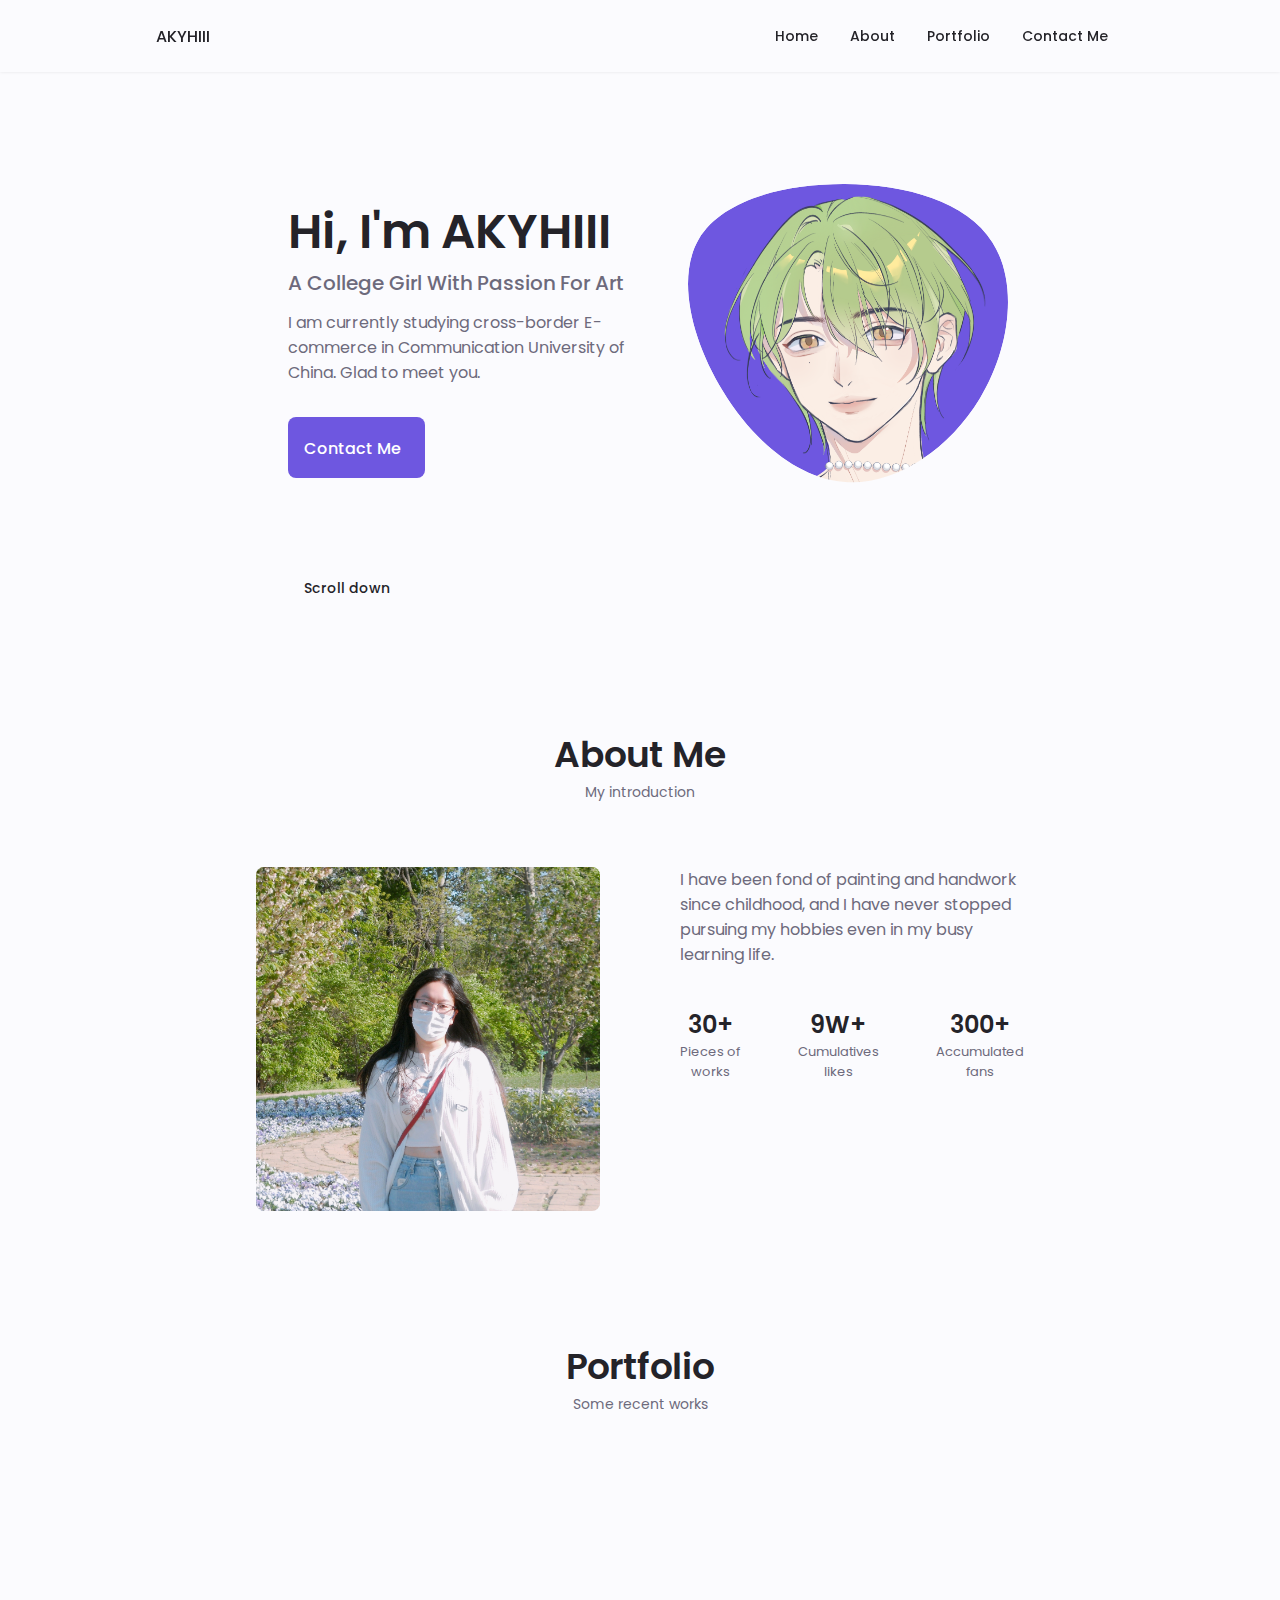
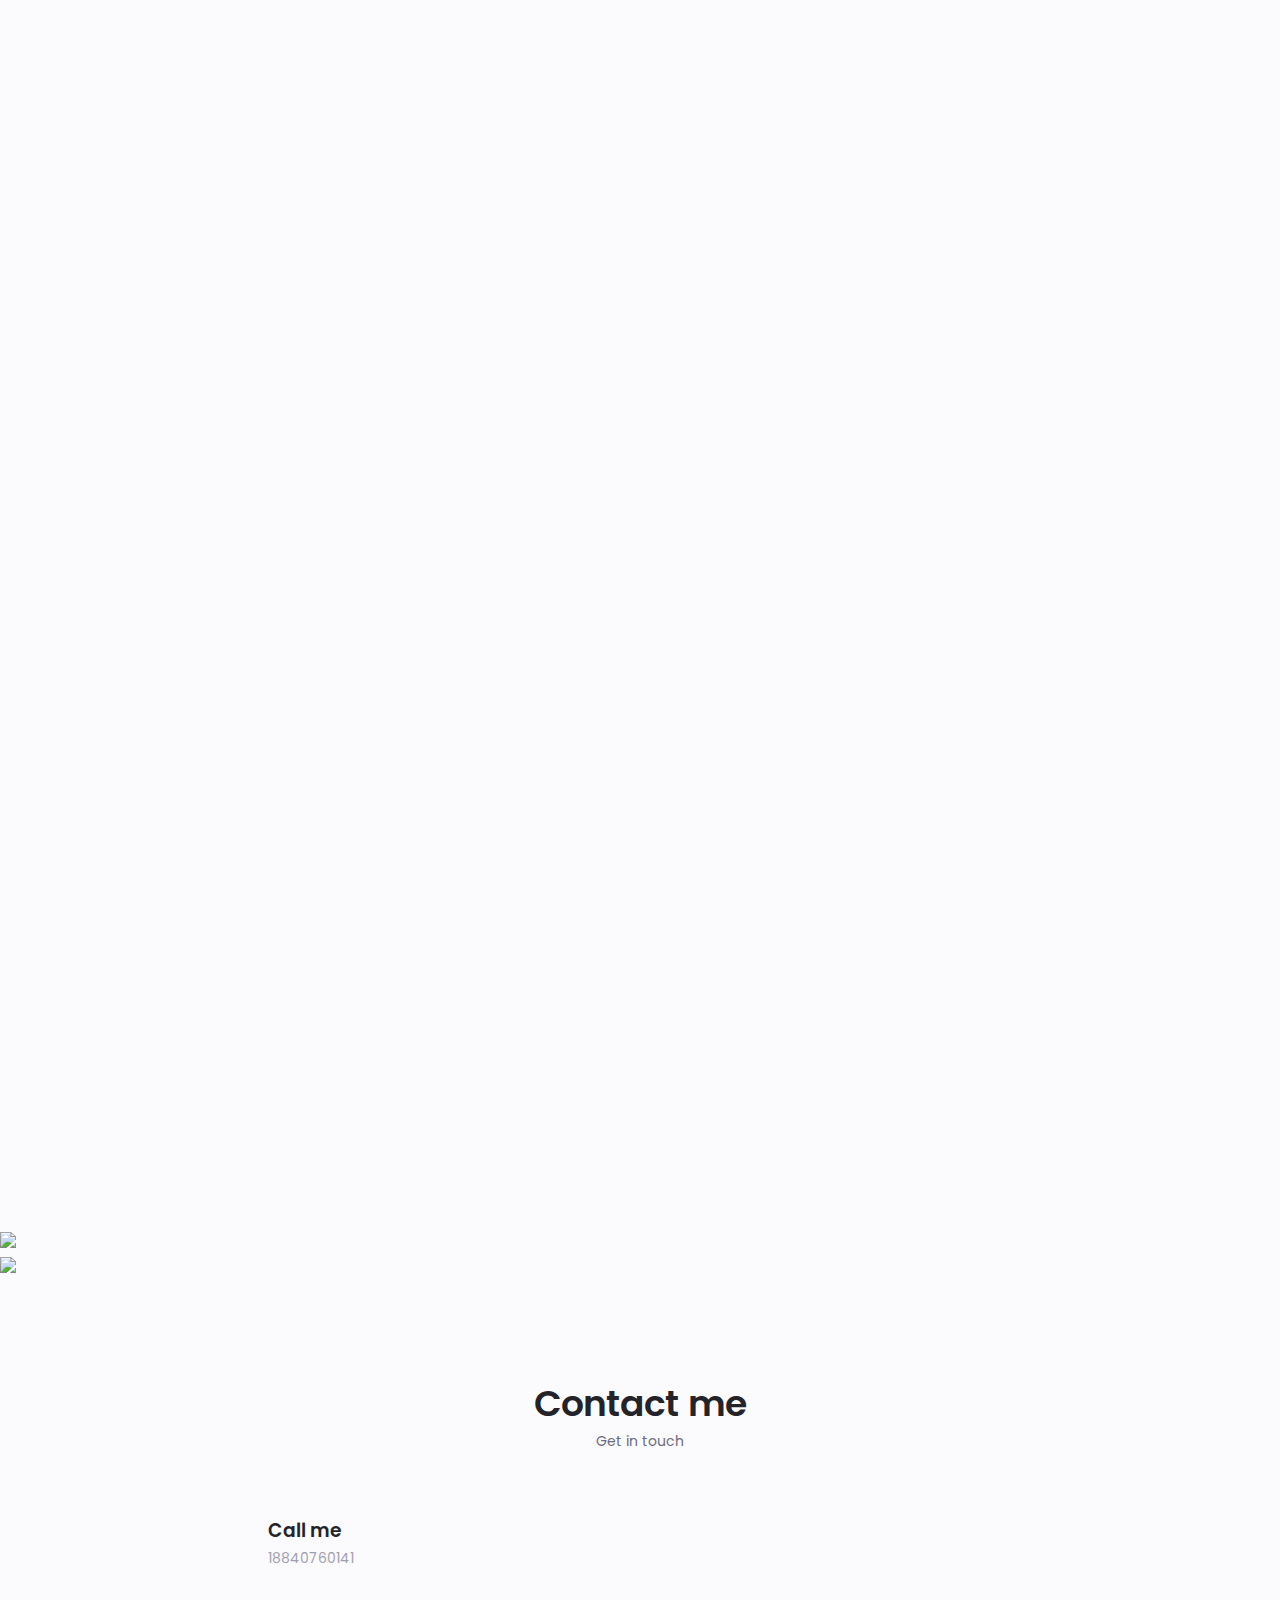
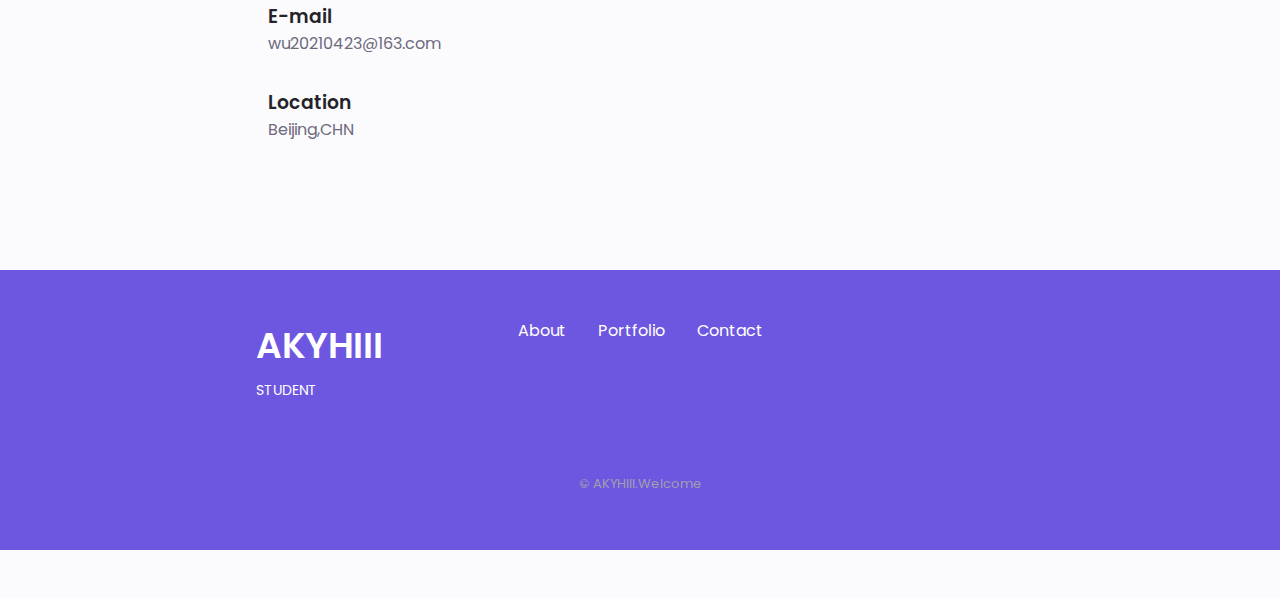
==== web.html @ 7bc70d78 "Add files via upload" ====
<!DOCTYPE html>
<html lang="en">
  <head>
    <meta charset="UTF-8" />
    <meta name="viewport" content="width=device-width, initial-scale=1.0" />
    <link rel="shortcut icon" type="image/x-icon" href="favicon.ico" />
    <!--==================== UNICONS 图标====================-->
    <link
      rel="stylesheet"
      href="https://unicons.iconscout.com/release/v3.0.6/css/line.css"
    />
    <!--==================== SWIPER CSS ====================-->
    <link rel="stylesheet" href="assets/css/swiper-bundle.min.css" />

    <!--==================== CSS ====================-->
    <link rel="stylesheet" href="assets/css/styles.css" />
    <!-- iconfont font class 方式引用图标 -->
    <!-- <link
      rel="stylesheet"
      href="https://at.alicdn.com/t/c/font_3900458_82z46p85im.css"
    /> -->

    <title>Responsive Portfolio Website</title>
  </head>
  <body>
    <!--==================== HEADER ====================-->
    <header class="header scroll-header" id="header">
      <nav class="nav container">
        <a href="#" class="nav__logo">AKYHIII</a>

        <div class="nav__menu" id="nav-menu">
          <ul class="nav__list grid">
            <li class="nav__item">
              <a href="#home" class="nav__link">
                <i class="uil uil-estate nav__icon"></i>
                <p i18n="home">Home</p>
              </a>
            </li>
            <li class="nav__item">
              <a href="#about" class="nav__link">
                <i class="uil uil-user nav__icon"></i>
                <p i18n="about">About</p>
              </a>
            </li>
            <li class="nav__item">
              <a href="#portfolio" class="nav__link">
                <i class="uil uil-scenery nav__icon"></i>
                <p i18n="portfolio">Portfolio</p>
              </a>
            </li>
            <li class="nav__item">
              <a href="#contact" class="nav__link">
                <i class="uil uil-message nav__icon"></i>
                <p i18n="contact">Contact me</p>
              </a>
            </li>
          </ul>
          <i class="uil uil-times nav__close" id="nav-close"></i>
        </div>

        <div class="nav__btns">
          <i class="uil uil-moon change-theme" id="theme-button"></i>
          <div class="nav__toggle" id="nav-toggle">
            <i class="uil uil-apps"></i>
          </div>
        </div>
      </nav>
    </header>

    <!--==================== MAIN ====================-->
    <main class="main">
      <!--==================== HOME ====================-->
      <section class="home section" id="home">
        <div class="home__container container grid">
          <div class="home__content grid">
            <div class="home__social">
              <a
                href="https://v.douyin.com/UGqM8vB/"
                target="_blank"
                class="home__social-icon"
              >
                <!-- <i class="uil uil-linkedin-alt"></i> -->
                <svg
                  t="1674798484640"
                  viewBox="0 0 1024 1024"
                  version="1.1"
                  xmlns="http://www.w3.org/2000/svg"
                  p-id="2757"
                >
                  <path
                    d="M512 1024C229.222 1024 0 794.778 0 512S229.222 0 512 0s512 229.222 512 512-229.222 512-512 512z m259.149-568.883h-290.74a25.293 25.293 0 0 0-25.292 25.293l-0.026 63.206c0 13.952 11.315 25.293 25.267 25.293h177.024c13.978 0 25.293 11.315 25.293 25.267v12.646a75.853 75.853 0 0 1-75.853 75.853h-240.23a25.293 25.293 0 0 1-25.267-25.293V417.203a75.853 75.853 0 0 1 75.827-75.853h353.946a25.293 25.293 0 0 0 25.267-25.292l0.077-63.207a25.293 25.293 0 0 0-25.268-25.293H417.152a189.62 189.62 0 0 0-189.62 189.645V771.15c0 13.977 11.316 25.293 25.294 25.293h372.94a170.65 170.65 0 0 0 170.65-170.65V480.384a25.293 25.293 0 0 0-25.293-25.267z"
                    fill="hsl(250deg 69% 61%)"
                    p-id="2758"
                  ></path>
                </svg>
              </a>
              <a
                href="https://github.com/Akyhiii"
                target="_blank"
                class="home__social-icon"
              >
                <i class="uil uil-github-alt"></i>
              </a>
              <a
                href="https://b23.tv/5Z5CrD5"
                target="_blank"
                class="home__social-icon"
              >
                <!-- <i class="uil uil-dribbble"></i> -->
                <svg
                  t="1674801734735"
                  viewBox="0 0 1024 1024"
                  version="1.1"
                  xmlns="http://www.w3.org/2000/svg"
                  p-id="4124"
                >
                  <path
                    d="M777.514667 131.669333a53.333333 53.333333 0 0 1 0 75.434667L728.746667 255.829333h49.92A160 160 0 0 1 938.666667 415.872v320a160 160 0 0 1-160 160H245.333333A160 160 0 0 1 85.333333 735.872v-320a160 160 0 0 1 160-160h49.749334L246.4 207.146667a53.333333 53.333333 0 1 1 75.392-75.434667l113.152 113.152c3.370667 3.370667 6.186667 7.04 8.448 10.965333h137.088c2.261333-3.925333 5.12-7.68 8.490667-11.008l113.109333-113.152a53.333333 53.333333 0 0 1 75.434667 0z m1.152 231.253334H245.333333a53.333333 53.333333 0 0 0-53.205333 49.365333l-0.128 4.010667v320c0 28.117333 21.76 51.157333 49.365333 53.162666l3.968 0.170667h533.333334a53.333333 53.333333 0 0 0 53.205333-49.365333l0.128-3.968v-320c0-29.44-23.893333-53.333333-53.333333-53.333334z m-426.666667 106.666666c29.44 0 53.333333 23.893333 53.333333 53.333334v53.333333a53.333333 53.333333 0 1 1-106.666666 0v-53.333333c0-29.44 23.893333-53.333333 53.333333-53.333334z m320 0c29.44 0 53.333333 23.893333 53.333333 53.333334v53.333333a53.333333 53.333333 0 1 1-106.666666 0v-53.333333c0-29.44 23.893333-53.333333 53.333333-53.333334z"
                    fill="hsl(250deg 69% 61%)"
                    p-id="4125"
                  ></path>
                </svg>
              </a>
            </div>

            <div class="home__img">
              <svg
                class="home__blob"
                viewBox="0 0 200 187"
                xmlns="http://www.w3.org/2000/svg"
                xmlns:xlink="http://www.w3.org/1999/xlink"
              >
                <mask id="mask0" mask-type="alpha">
                  <path
                    d="M190.312 36.4879C206.582 62.1187 201.309 102.826 182.328 134.186C163.346 165.547
                                130.807 187.559 100.226 186.353C69.6454 185.297 41.0228 161.023 21.7403 129.362C2.45775
                                97.8511 -7.48481 59.1033 6.67581 34.5279C20.9871 10.1032 59.7028 -0.149132 97.9666
                                0.00163737C136.23 0.303176 174.193 10.857 190.312 36.4879Z"
                  />
                </mask>
                <g mask="url(#mask0)">
                  <path
                    d="M190.312 36.4879C206.582 62.1187 201.309 102.826 182.328 134.186C163.346
                                165.547 130.807 187.559 100.226 186.353C69.6454 185.297 41.0228 161.023 21.7403
                                129.362C2.45775 97.8511 -7.48481 59.1033 6.67581 34.5279C20.9871 10.1032 59.7028
                                -0.149132 97.9666 0.00163737C136.23 0.303176 174.193 10.857 190.312 36.4879Z"
                  />
                  <image
                    class="home__blob-img"
                    x="0"
                    y="-30"
                    xlink:href="assets/img/bea.png"
                  />
                </g>
              </svg>
            </div>

            <div class="home__data">
              <h1 class="home__title" i18n="home__title">
                Hi, I'm AKYHIII
              </h1>
              <h3 class="home__subtitle" i18n="home__subtitle">
                A College Girl With Passion For Art
              </h3>
              <p class="home__description" i18n="home__description">
                I am currently studying cross-border E-commerce in
                Communication University of China. Glad to meet you.
              </p>
              <a href="#contact" class="button button-flex">
                <span i18n="home__contact">Contact Me</span>
                <i class="uil uil-message button__icon"></i>
              </a>
            </div>
          </div>
          <div class="home__scroll">
            <a href="#about" class="home__scroll-button button--flex">
              <i class="uil uil-mouse-alt-2 home__scroll-mouse"></i>
              <span class="home__scroll-name" i18n="home__scroll-name"
                >Scroll down</span
              >
              <i class="uil uil-arrow-down home__scroll-arrow"></i>
            </a>
          </div>
        </div>
      </section>

      <!--==================== ABOUT ====================-->
      <section class="about section" id="about">
        <h2 class="section__title" i18n="about__title">About Me</h2>
        <span class="section__subtitle" i18n="about__subtitle"
          >My introduction</span
        >
        <div class="about__container container grid">
          <img src="assets/img/about.jpg" alt="" class="about__img" />

          <div class="about__data">
            <p class="about__description" i18n="about__description">
              I have been fond of painting and handwork since
              childhood, and I have never stopped pursuing my
              hobbies even in my busy learning life.
            </p>

            <div class="about__info">
              <div>
                <span class="about__info-title">30+</span>
                <span class="about__info-name" i18n="about__info-name1"
                  >Pieces of <br />
                  works</span
                >
              </div>

              <div>
                <span class="about__info-title">9W+</span>
                <span class="about__info-name" i18n="about__info-name2"
                  >Cumulatives <br />
                  likes</span
                >
              </div>

              <div>
                <span class="about__info-title">300+</span>
                <span class="about__info-name" i18n="about__info-name3"
                  >Accumulated <br />
                  fans</span
                >
              </div>
            </div>
          </div>
        </div>
      </section>

      <!--==================== PORTFOLIO ====================-->
      <section class="portfolio section" id="portfolio">
        <h2 class="section__title" i18n="portfolio__title">Portfolio</h2>
        <span class="section__subtitle" i18n="portfolio__subtitle"
          >Some recent works</span
        >

            <div id="demo" class="carousel slide" data-ride="carousel">

  <!-- 指示符 -->
             <ul class="carousel-indicators">
               <li data-target="#demo" data-slide-to="0" class="active"></li>
    <li data-target="#demo" data-slide-to="1"></li>
               <li data-target="#demo" data-slide-to="2"></li>
               </ul>

  <!-- 轮播图片 -->
              <div class="carousel-inner">
                <div class="carousel-item active">
                  <img decoding="async" src="assets/img/portfolio1.png">
                </div>
                <div class="carousel-item">
                  <img decoding="async" src="assets/img/portfolio2.png">
                </div>
                <div class="carousel-item">
                  <img decoding="async" src="assets/img/portfolio3.jpg">
                </div>
              </div>

  <!-- 左右切换按钮 -->
              <a class="carousel-control-prev" href="#demo" data-slide="prev">
                <span class="carousel-control-prev-icon"></span>
              </a>
              <a class="carousel-control-next" href="#demo" data-slide="next">
                <span class="carousel-control-next-icon"></span>
              </a>

            </div>
          </div>

      <!--==================== CONTACT ME ====================-->
      <section class="contact section" id="contact">
        <h2 class="section__title" i18n="contact__title">Contact me</h2>
        <span class="section__subtitle" i18n="contact__subtitle"
          >Get in touch</span
        >

        <div class="contact__container container grid">
          <div>
            <div class="contact__information">
              <i class="uil uil-phone-alt contact__icon"></i>

              <div>
                <h3 class="contact__title" i18n="tel">Call me</h3>
                <span class="contact__subtitle" i18n="tel__number"
                  >18840760141</span
                >
              </div>
            </div>

            <div class="contact__information">
              <i class="uil uil-envelope contact__icon"></i>

              <div>
                <h3 class="contact__title" i18n="email">E-mail</h3>
                <span class="contatc__subtitle" i18n="email__address"
                  >wu20210423@163.com</span
                >
              </div>
            </div>

            <div class="contact__information">
              <i class="uil uil-map-marker contact__icon"></i>

              <div>
                <h3 class="contact__title" i18n="location">Location</h3>
                <span class="contatc__subtitle" i18n="location__detail"
                  >Beijing,CHN</span
                >
              </div>
            </div>
          </div>
        </div>
      </section>
    </main>

    <!--==================== FOOTER ====================-->
    <footer class="footer">
      <div class="footer__bg">
        <div class="footer__container container grid">
          <div>
            <h1 class="footer__title">AKYHIII</h1>
            <span class="footer__subtitle" i18n="home__subtitle"
              >STUDENT</span
            >
          </div>

          <ul class="footer__links">
            <li>
              <a href="#about" class="footer__link" i18n="about">About</a>
            </li>
            <li>
              <a href="#portfolio" class="footer__link" i18n="portfolio"
                >Portfolio</a
              >
            </li>
            <li>
              <a href="#contact" class="footer__link" i18n="contact">Contact</a>
            </li>
          </ul>

          <div class="footer__socials">
            <a href="https://v.douyin.com/UGqM8vB/" target="_blank">
              <svg class="icon footer__social" aria-hidden="true">
                <use xlink:href="#icon-gitee"></use>
              </svg>
            </a>
            <a href="https://github.com/Akyhiii" target="_blank">
              <svg class="icon footer__social" aria-hidden="true">
                <use xlink:href="#icon-github"></use>
              </svg>
            </a>
            <a href="https://b23.tv/5Z5CrD5" target="_blank">
              <svg class="icon footer__social" aria-hidden="true">
                <use xlink:href="#icon-bilibili-line"></use>
              </svg>
            </a>
          </div>
        </div>

        <p class="footer__copy">
          &#169; AKYHIII.Welcome
        </p>
      </div>
    </footer>

    <!--==================== SCROLL TOP ====================-->
    <a href="#" class="scrollup" id="scroll-up">
      <i class="uil uil-arrow-up scrollup__icon"></i>
    </a>
    <!--==================== SWIPER JS ====================-->
    <script src="assets/js/swiper-bundle.min.js"></script>

    <!-- iconfont JS -->
    <script src="assets/js/iconfont.js"></script>
    <!-- jquery -->
    <script src="https://apps.bdimg.com/libs/jquery/2.1.4/jquery.min.js"></script>
    <script src="assets/js/jquery.i18n.min.js"></script>
    <!--==================== MAIN JS ====================-->
    <script src="assets/js/main.js"></script>

    <!-- translate JS -->
    <script src="assets/js/cn-en-translate.js"></script>
  </body>
</html>
---- assets/css/styles.css ----
/*==================== GOOGLE FONTS 字体====================*/
@import url("https://fonts.googleapis.com/css2?family=Poppins:wght@400;500;600&display=swap");

/*==================== VARIABLES CSS ====================*/
:root {
    --header-height: 3rem;

    /*========== Colors 主题色彩==========*/
    /* Change favorite color */
    --hue-color: 250; /*Purple 250 - Green 142 - Blue 230 - Pink 340*/

    /* HSL color mode */
    --first-color: hsl(var(--hue-color), 69%, 61%);
    --first-color-second: hsl(var(--hue-color), 69%, 61%);
    --first-color-alt: hsl(var(--hue-color), 57%, 53%);
    --first-color-lighter: hsl(var(--hue-color), 92%, 85%);
    --title-color: hsl(var(--hue-color), 8%, 15%);
    --text-color: hsl(var(--hue-color), 8%, 45%);
    --text-color-light: hsl(var(--hue-color), 8%, 65%);
    --input-color: hsl(var(--hue-color), 70%, 96%);
    --body-color: hsl(var(--hue-color), 60%, 99%);
    --container-color: hsl(var(--hue-color), 100%, 98%);
    --scroll-bar-color: hsl(var(--hue-color), 12%, 90%);
    --scroll-thumb-color: hsl(var(--hue-color), 12%, 80%);

    /*========== Font and typography ==========*/
    --body-font: 'Poppins', sans-serif;

    /* .5rem = 8px, 1rem = 16px, 1.5rem = 24px ... */
    --big-font-size: 2rem;
    --h1-font-size: 1.5rem;
    --h2-font-size: 1.25rem;
    --h3-font-size: 1.125rem;
    --normal-font-size: .938rem;
    --small-font-size: .813rem;
    --smaller-font-size: .75rem;

    /*========== Font weight ==========*/
    --font-medium: 500;
    --font-semi-bold: 600;

    /*========== Margenes Bottom ==========*/
    /* .25rem = 4px, .5rem = 8px, .75rem = 12px ... */
    --mb-0-25: .25rem;
    --mb-0-5: .5rem;
    --mb-0-75: .75rem;
    --mb-1: 1rem;
    --mb-1-5: 1.5rem;
    --mb-2: 2rem;
    --mb-2-5: 2.5rem;
    --mb-3: 3rem;

    /*========== z index ==========*/
    --z-tooltip: 10;
    --z-fixed: 100;
    --z-modal: 1000;
}

/* Font size for large devices */
@media screen and (min-width: 968px) {
    :root {
        --big-font-size: 3rem;
        --h1-font-size: 2.25rem;
        --h2-font-size: 1.5rem;
        --h3-font-size: 1.25rem;
        --normal-font-size: 1rem;
        --small-font-size: .875rem;
        --smaller-font-size: .813rem;
    }
}

/*========== Variables Dark theme ==========*/
body.dark-theme {
  /* HSL color mode */
--first-color-second: hsl(var(--hue-color), 30%, 8%);
--title-color: hsl(var(--hue-color), 8%, 95%);
--text-color: hsl(var(--hue-color), 8%, 45%);
--text-color-light: hsl(var(--hue-color), 8%, 75%);
--input-color: hsl(var(--hue-color), 29%, 16%);
--body-color: hsl(var(--hue-color), 28%, 12%);
--container-color: hsl(var(--hue-color), 29%, 16%);
--scroll-bar-color: hsl(var(--hue-color), 12%, 48%);
--scroll-thumb-color: hsl(var(--hue-color), 12%, 36%);
}

/*========== Button Dark/Light ==========*/
.nav__btns {
  display: flex;
  align-items: center;

}

.change-theme {
  font-size: 1.25rem;
  color: var(--title-color);
  margin-right: var(--mb-1);
  cursor: pointer;
}

.change-theme:hover {
  color: var(--first-color);
}

/*==================== BASE ====================*/
* {
  box-sizing: border-box;
  padding: 0;
  margin: 0;
}

html {
  scroll-behavior: smooth;
}

body {
  margin: 0 0 var(--header-height) 0;
  font-family: var(--body-font);
  font-size: var(--normal-font-size);
  background-color: var(--body-color);
  color: var(--text-color);
}

h1, h2, h3, h4 {
  color: var(--title-color);
  font-weight: var(--font-semi-bold);
}

ul {
  list-style: none;
}

a {
  text-decoration: none;
}

img {
  max-width: 100%;
  height: auto;
}

/*==================== REUSABLE CSS CLASSES ====================*/
.section {
  padding: 2rem 0 4rem;
}

.section__title {
  font-size: var(--h1-font-size);
  color: var(--title-color);
}

.section__subtitle {
  display: block;
  font-size: var(--small-font-size);
  margin-bottom: var(--mb-3);
}

.section__title, 
.section__subtitle {
  text-align: center;
}

/*==================== LAYOUT ====================*/
.container {
  max-width: 768px;
  margin-left: var(--mb-1-5);
  margin-right: var(--mb-1-5);
}

.grid {
  display: grid;
  gap: 1.5rem;
}

.header {
  width: 100%;
  position: fixed;
  bottom: 0;
  left: 0;
  z-index: var(--z-fixed);
  background-color: var(--body-color);
}

/*==================== NAV ====================*/
.nav{
  max-width: 968px;
  height: var(--header-height);
  display: flex;
  justify-content: space-between;
  align-items: center;
}

.nav__logo,
.nav__toggle{
  color: var(--title-color);
  font-weight: var(--font-medium);
}
.nav__logo:hover{
  color: var(--first-color);
}

.nav__toggle{
  font-size: 1.1rem;
  cursor: pointer;
}

.nav__toggle:hover{
  color: var(--first-color);
}

/*mobile devices*/
@media screen and (max-width:767px){
  .nav__menu{
    position: fixed;
    bottom: -100%;
    left: 0;
    width: 100%;
    background-color: var(--body-color);
    padding: 2rem 1.5rem 4rem;
    box-shadow: 0 -1px 4px rgba(0,0,0,.15);
    border-radius: 1.5rem 1.5rem 0 0;
    transition: .3s;
  }
}

.nav__list{
  grid-template-columns: repeat(3,1fr);
  gap: 2rem;
}

.nav__item{
  align-items: center;
}
.nav__link{
  display: flex;
  flex-direction: column;
  align-items: center;
  font-size: var(--small-font-size);
  color: var(--title-color);
  font-weight: var(--font-medium);
  cursor: pointer;
  text-transform: capitalize;
}

.nav__link:hover{
  color: var(--first-color);
}
.nav__link:hover svg{
  fill: var(--first-color);
}

.nav__icon{
  font-size: 1.2rem;
}
.nav__icon-svg{
  fill:var(--title-color);
  font-size: 1.4rem;
  margin-top: 4px;
  margin-bottom: 2px;
}
.nav__close{
  position: absolute;
  right: 1.3rem;
  bottom: .5rem;
  font-size: 1.5rem;
  cursor: pointer;
  color: var(--first-color);
}

.nav__close:hover{
  color: var(--first-color-alt);
}
/* show menu */
.show-menu{
  bottom: 0;
}

/* Active link */
.active-link {
  color: var(--first-color);
}

/* Change background header */
.scroll-header {
  box-shadow: 0 -1px 4px rgba(0,0,0, .15);
  
}

/*==================== HOME ====================*/
.home__container {
  gap: 1rem;
}

.home__content{
  grid-template-columns: .5fr 3fr;
  padding-top: 3.5rem;
  align-items: center;
}
.home__social {
  display: grid;
  grid-template-columns: max-content;
  row-gap: 1rem;
}

.home__social-icon {
  font-size: 1.25rem;
  color: var(--first-color);
}

.home__social-icon:hover {
  color: var(--first-color-alt)
}

.home__blob {
  width: 200px;
  fill: var(--first-color);
}

.home__blob-img {
  width: 220px;
}

.home__data {
  grid-column: 1/3;
}

.home__title {
  font-size: var(--big-font-size);
}

.home__subtitle {
  font-size: var(--h3-font-size);
  color: var(--text-color);
  font-weight: var(--font-medium);
  margin-bottom: var(--mb-0-75);
}

.home__description {
  margin-bottom: var(--mb-2);
}

/* .home__scroll {
  display: none;
} */

.home__scroll-button {
  color: var(--first-color);
  transition: .3s;

}

.home__scroll-button:hover {
  transform: translateY(0.25rem);
}

.home__scroll-mouse {
  font-size: 2rem;

}

.home__scroll-name {
  font-size: var(--small-font-size);
  color: var(--title-color);
  font-weight: var(--font-medium);
  margin-right: var(--mb-0-25);

}

.home__scroll-arrow {
  font-size: 1.25rem;

}

/*==================== BUTTONS ====================*/
.button {
  display: inline-block;
  background-color: var(--first-color);
  color: #FFFF;
  padding: 1rem;
  border-radius: .5rem;
  font-weight: var(--font-medium);

}

.button:hover {
  background-color: var(--first-color-alt);
}

.button__icon {
  font-size: 1.2rem;
  margin-left: var(--mb-0-5);
  transition: .3s;
}

.button--flex {
  display: inline-flex;
  align-items: center;
  transition: .3s;

}

.button--small {
  padding: .75rem 1rem;
}

.button--link {
  padding: 0;
  background-color: transparent;
  color: var(--first-color);
}

.button--link:hover {
  background-color: transparent;
  color: var(--first-color-alt);
}

/*==================== ABOUT ====================*/
.about__img {
  width: 200px;
  border-radius: .5rem;
  justify-self: center;
  align-self: center;

}

.about__description {
  text-align: center;
  margin-bottom: var(--mb-2-5);

}

.about__info {
  display: flex;
  justify-content: space-evenly;
  margin-bottom: var(--mb-2-5);
}

.about__info-title {
  font-size: var(--h2-font-size);
  font-weight: var(--font-semi-bold);
  color: var(--title-color);
}

.about__info-name {
  font-size: var(--smaller-font-size);

}

.about__info-title, .about__info-name {
  display: block;
  text-align: center;

}

.about__buttons {
  display: flex;
  justify-content: center;
}

/*==================== SKILLS ====================*/
.skills__container {
  row-gap: 0;
}

.skills__header {
  display: flex;
  align-items: center;
  margin-bottom: var(--mb-2-5);
  cursor: pointer;
}

.skills__icon, .skills__arrow {
  font-size: 2rem;
  color: var(--first-color);

}

.skills__icon {
  margin-right: var(--mb-0-75);

}

.skills__title {
  font-size: var(--h3-font-size);
}

.skills__subtitle {
  font-size: var(--small-font-size);
  color: var(--text-color-light);

}

.skills__arrow {
  margin-left: auto;
  transition: .4s;

}

.skills__list {
  row-gap: 1.5rem;
  padding-left: 2.7rem;
  transition: .4s;
}

.skills__titles {
  display: flex;
  justify-content: space-between;
  margin-bottom: var(--mb-0-5)
}

.skills__name {
  font-size: var(--normal-font-size);
  font-weight: var(--font-medium);
}

.skills__bar, .skills__percentage {
  height: 5px;
  border-radius: .25rem;

}

.skills__bar {
  background-color: var(--first-color-lighter);

}

.skills__percentage {
  display: block;
  background-color: var(--first-color);
}

.skills__html {
  width: 60%;
}

.skills__css{
  width: 50%;
}

.skills__js{
  width: 30%;
}

.skills__vue{
  width: 10%;
}

.skills__java{
  width: 70%;
}

.skills__python{
  width: 50%;
}

.skills__close .skills__list {
  
  height: 0;
  overflow: hidden;

}

.skills__open .skills__list {
  height: max-content;
  margin-bottom: var(--mb-2-5);
}

.skills__open .skills__arrow {
  transform: rotate(-180deg);
}

/*==================== QUALIFICATION ====================*/
.qualification__tabs {
  display: flex;
  justify-content: space-evenly;
  margin-bottom: var(--mb-2)
}

.qualification__button {
  font-size: var(--h3-font-size);
  font-weight: var(--font-medium);
  cursor: pointer
}

.qualification__button:hover {
  color: var(--first-color);
}

.qualification__icon {
  font-size: 1.8rem;
  margin-right: var(--mb-0-25);
}

.qualification__data {
  display: grid;
  grid-template-columns: 1fr max-content 1fr;
  column-gap: 1.5rem;
}

.qualification__title {
  font-size: var(--normal-font-size);
  font-weight: var(--font-medium);
}

.qualification__subtitle {
  display: inline-block;
  font-size: var(--small-font-size);
  margin-bottom: var(--mb-1);
}

.qualification__calendar {
  font-size: var(--smaller-font-size);
  color: var(--text-color-light);
  /* margin-bottom: var(--mb-1) */

}

.qualification__rounder {
  display: inline-block;
  width: 13px;
  height: 13px;
  background-color: var(--first-color);
  border-radius: 50%;
}

.qualification__line {
  display: block;
  width: 1px;
  height: 100%;
  background-color: var(--first-color);
  transform: translate(6px, -7px)
}

.qualification__content[data-content] {
  display: none;

}

.qualification__active[data-content] {
  display: block;
}

.qualification__button.qualification__active {
  color: var(--first-color)
}

/* Active Modal */
.active-modal {
  opacity: 1;
  visibility: visible;
}


/*==================== PORTFOLIO ====================*/
.portfolio__container {
  overflow: initial;
}

.portfolio__content {
  padding: 0 1.5rem;
}

.portfolio__img {
  width: 265px;
  border-radius: .5rem;
  justify-self: center;
}

.portfolio__title {
  font-size: var(--h3-font-size);
  margin-bottom: var(--mb-0-5);
}

.portfolio__description {
  margin-bottom: var(--mb-0-75);
}

.portfolio__button:hover .button__icon {
  transform: translateX(.25rem);
}

.swiper-button-prev::after, .swiper-button-next::after {
  content: '';
}

.swiper-portfolio-icon {
  font-size: 2rem;
  color: var(--first-color);
}

.swiper-button-prev {
  left: -.5rem;
}

.swiper-button-next {
  right: -.5rem;
}

.swiper-container-horizontal > .swiper-pagination-bullets {
  bottom: -2.5rem;
}

.swiper-pagination-bullet-active {
  background-color: var(--first-color);

}

.swiper-button-prev, 
.swiper-button-next,
.swiper-pagination-bullet {
  outline: none;
}

/*==================== CONTACT ME ====================*/
.contact__container {
  row-gap: 3rem;
}

.contact__information {
  display: flex;
  margin-bottom: var(--mb-2)
}

.contact__icon {
  font-size: 1.5rem;
  color: var(--first-color);
  margin-right: var(--mb-0-75);
}

.content__title {
  font-size: var(--h3-font-size);
  font-weight: var(--font-medium);
}

.contact__subtitle {
  font-size: var(--small-font-size);
  color: var(--text-color-light);
}

.contact__content {
  background-color: var(--input-color);
  border-radius: .5rem;
  padding: .75rem 1rem .25rem;
}

.contact__label {
  font-size: var(--smaller-font-size);
  color: var(--title-color);
}

.contact__input {
  width: 100%;
  background-color: var(--input-color);
  color: var(--text-color);
  font-family: var(--body-font);
  font-size: var(--normal-font-size);
  border: none;
  outline: none;
  padding: .25rem .5rem .5rem 0;
}

/*==================== FOOTER ====================*/
.footer {
  padding-top: 2rem;
}

.footer__container {
  row-gap: 3.5rem;
}

.footer__bg {
  background-color: var(--first-color-second);
  padding: 2rem 0 3rem;
}

.footer__title {
  font-size: var(--h1-font-size);
  margin-bottom: var(--mb-0-25);

}

.footer__subtitle {
  font-size: var(--small-font-size);
}

.footer__links {
  display: flex;
  flex-direction: column;
  row-gap: 1.5rem;
}

.footer__link:hover {
  color: var(--first-color-lighter);
}

.footer__social {
  font-size: 1.35rem;
  margin-right: var(--mb-1-5);
}

.footer__social:hover {
  color: var(--first-color-lighter);
}

.footer__copy {
  font-size: var(--smaller-font-size);
  text-align: center;
  color: var(--text-color-light);
  margin-top: var(--mb-3)
}

.footer__title,
.footer__subtitle,
.footer__link,
.footer__social {
  color: #FFF;
  fill: #FFF;
}

.icon {
  width: 1em;
  height: 1em;
  vertical-align: -0.15em;
  /* fill:white; */
  overflow: hidden;
}

/*========== SCROLL UP ==========*/
.scrollup {
  position: fixed;
  right: 1rem;
  bottom: -20%;
  background-color: var(--first-color);
  opacity: .8;
  padding: 0 .3rem;
  border-radius: .4rem;
  z-index: var(--z-tooltip);
  transition: .4s;
}

.scrollup:hover {
  background-color: var(--first-color-alt);
}

.scrollup__icon {
  font-size: 1.5rem;
  color: #FFF;
}

/* Show scroll */
.show-scroll {
  bottom: 5rem;
}


/*========== SCROLL BAR ==========*/
::-webkit-scrollbar {
  width: .60rem;
  background-color: var(--scroll-bar-color);
  border-radius: .5rem;
}

::-webkit-scrollbar-thumb {
  background-color: var(--scroll-thumb-color);
  border-radius: .5rem;
}

::-webkit-scrollbar-thumb:hover {
  background-color: var(--text-color-light);
}


/*==================== MEDIA QUERIES ====================*/
/* For small devices */
@media screen and (max-width: 350px) {
  .container {
      margin-left: var(--mb-1);
      margin-right: var(--mb-1);
  }
  .nav__menu {
      padding: 2rem .25rem 4rem;
  }

  .nav__list {
      column-gap: 0;
  }
  .home__content {
      grid-template-columns: .25fr 3fr;
  }

  .home__blob {
      width: 180px;
  }

  .skills__title {
      font-size: var(--normal-font-size);
  }
  .qualification__data {
      gap: .5rem;
  }

  .services__container {
      grid-template-columns: max-content;
      justify-content: center;
  }

  .services__content {
      padding-right: 3.5rem;
  }
  .services__modal {
      padding: 0 .5rem;
  }

  .project__img {
      width: 200px;
  }

  .testimonial__header,
  .testimonial__data {
      flex-direction: column;
      align-items: center;
  }

  .testimonial__img {
      margin-right: 0;
      margin-bottom: var(--mb-0-25);
  }

  .testimonial__data,
  .testimonial__description {
      text-align: center;
  }
}

/* For medium devices */
@media screen and (min-width: 568px) {
  .home__content {
      grid-template-columns: max-content 1fr 1fr;
  }
  .home__data {
      grid-column: initial;
  }
  .home__img {
      order: 1;
      justify-self: center;
  }

  .about__container,
  .skills_container,
  .portfolio__content,
  .project__container,
  .contact__container,
  .footer__container {
      grid-template-columns: repeat(2, 1fr);
  }

  .qualification__sections {
      display: grid;
      grid-template-columns: .6fr;
      justify-content: center;
  }

  @media screen and (min-width: 768px) {
      .container {
          margin-left: auto;
          margin-right: auto;
      }

      .body {
          margin: 0;
      }
      .section {
          padding: 6rem 0 2rem;
      }
      .section__subtitle {
          margin-bottom: 4rem;
      }
      .header {
          top: 0;
          bottom: initial;
      }

      .header,
      .main,
      .footer__container {
          padding: 0 1rem;
      }

      .nav {
          height: calc(var(--header-height) + 1.5rem);
          column-gap: 1rem;
      }
      .nav__icon,
      .nav__close,
      .nav__toggle {
          display: none;
      }

      .nav__list {
          display: flex;
          column-gap: 2rem;
      }

      .nav__item {
        align-content: center;
        display: flex;
        flex-wrap: wrap;
      }

      #translate{
        font-size: 0;
      }

      .nav__menu {
          margin-left: auto;
      }
      .change-theme {
          margin: 0;
      }

      .home__container {
          row-gap: 5rem;
      }

      .home__content {
          padding-top: 5.5rem;
          column-gap: 2rem;
      }
      .home__blob {
          width: 270px;
      }
      .home__scroll {
          display: block;
      }
      .home__scroll-button {
          margin-left: 3rem;
      }
      .about__container {
          column-gap: 5rem; 
      }
      .about__img {
          width: 350px;
      }
      .about__description {
          text-align: initial;
      }
      .about__info {
          justify-content: space-between;
      }
      .about__buttons {
          justify-content: initial;
      }
      .qualification__tabs {
          justify-content: center;

      }
      .qualification__button {
          margin: 0 var(--mb-1)
      }

      .qualification__sections {
          grid-template-columns: .5fr
      }
      .services__container {
          grid-template-columns: repeat(3, 218px);
          justify-content: center;
      }
      .services__icon {
          font-size: 2rem;
      }
      .services__content {
          padding: 6rem 0 2rem 2.5rem;
      }

      .services__modal-content {
          width: 450px;
      }
      .portfolio__img {
          width: 320px;
      }
      .portfolio__content {
          align-items: center;
      }
      .project {
          text-align: initial;
      }
      .project__bg {
          background: none;
      }
      .project__container {
          background-color: var(--first-color-second);
          border-radius: 1rem;
          padding: 3rem 2.5rem 0;
          grid-template-columns: 1fr max-content;
          column-gap: 3rem;
      }
      .project__data {
          padding-top: .8rem;
      }
      .footer__container {
          grid-template-columns: repeat(3, 1fr);
      }
      .footer__bg {
          padding: 3rem 0 3.5rem; 
      }

      .footer__links {
          flex-direction: row;
          column-gap: 2rem;
      }
      .footer__socials {
          justify-self: flex-end;
      }
      .footer__copy {
          margin-top: 4.5rem;
      }

  }
}

/* For large devices */
@media screen and (min-width: 1024px) {
  .header,
  .main,
  .footer__container {
      padding: 0;
  }
  .home__blob {
      width: 320px;
  }
  .home__social {
      transform: translateX(-6rem);
  }
  .services__container {
      grid-template-columns: repeat(3, 238px);
  }
  .portfolio__content {
      column-gap: 5rem;
  }
  .swiper-portfolio-icon {
      font-size: 3.5rem;
  }
  .swiper-button-prev {
      left: 3.5rem;
  }
  .swiper-button-next {
      right: 3.5rem;
  }
  .swiper-container-horizontal > .swiper-pagination-bullets {
      bottom: -4.5rem
  }

  .contact__form {
      width: 460px; 
  }
  .contact__inputs {
      grid-template-columns: repeat(2, 1fr);
  }
}
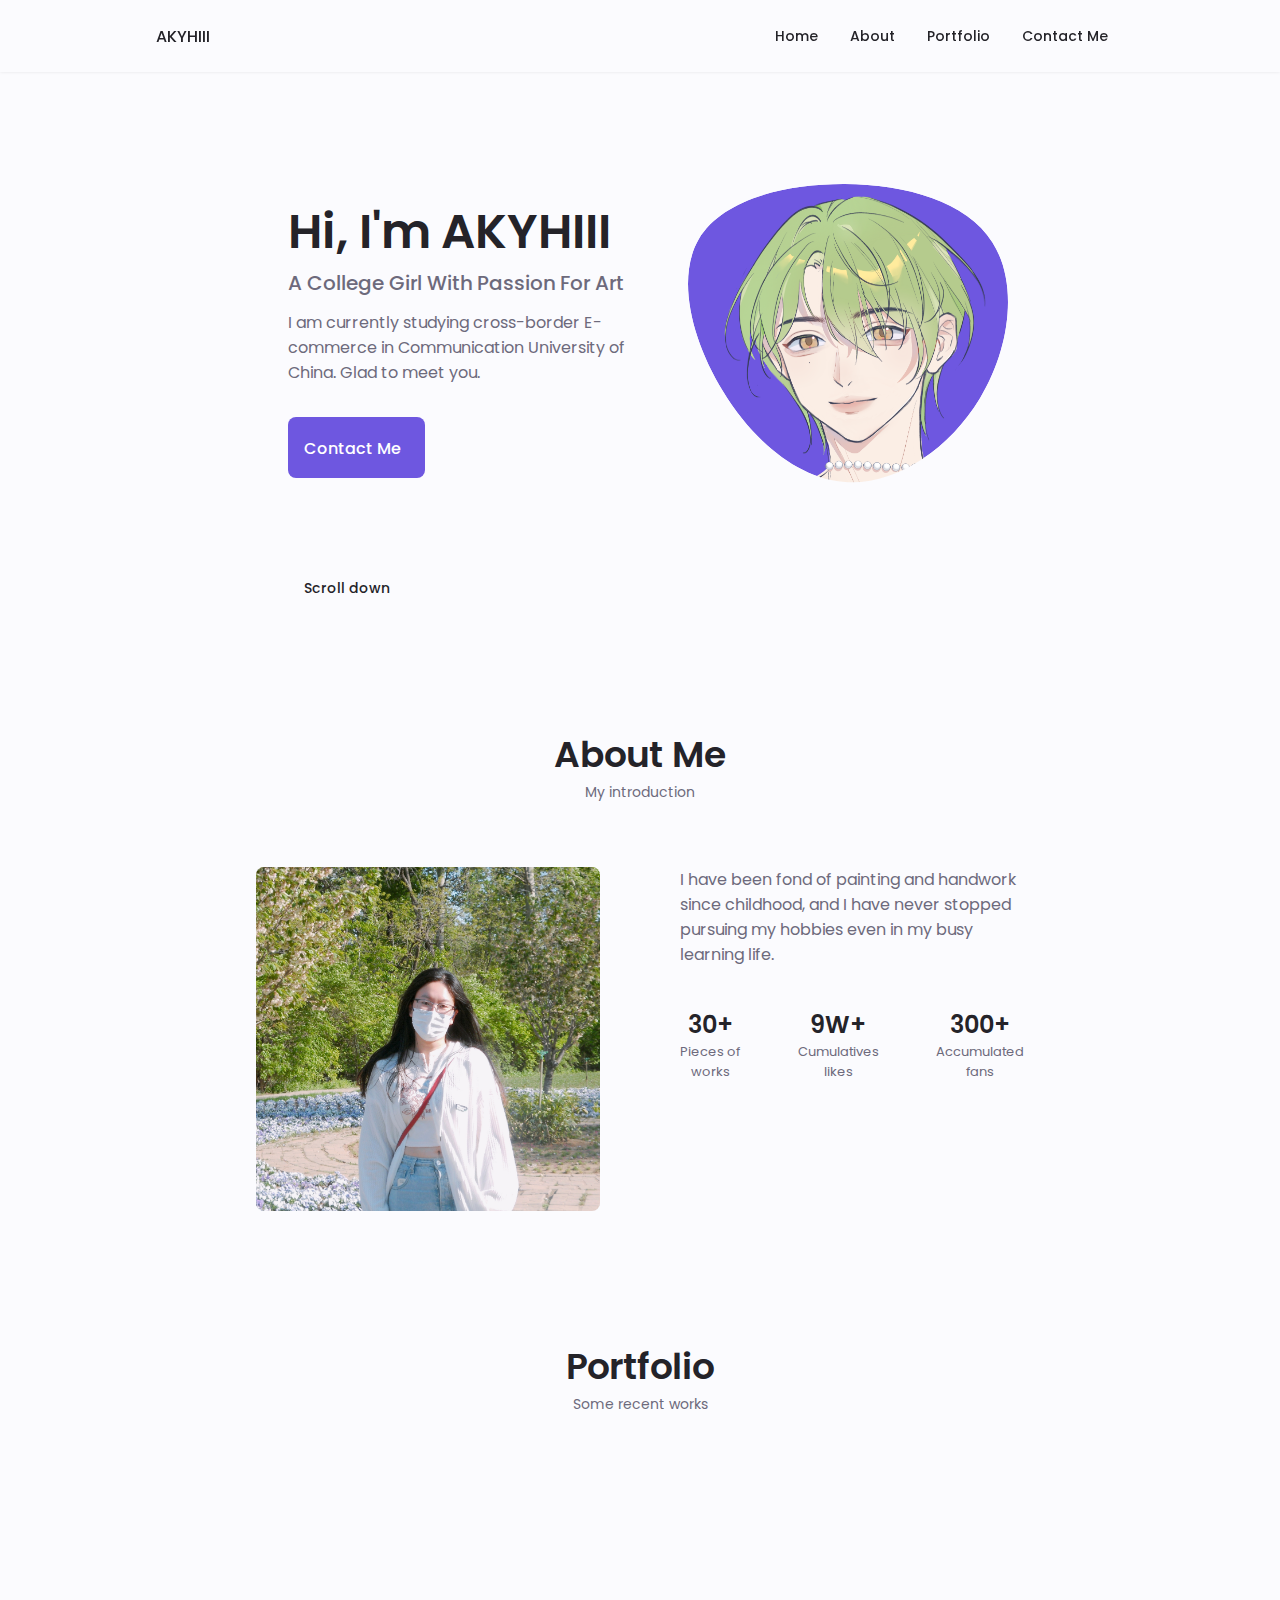
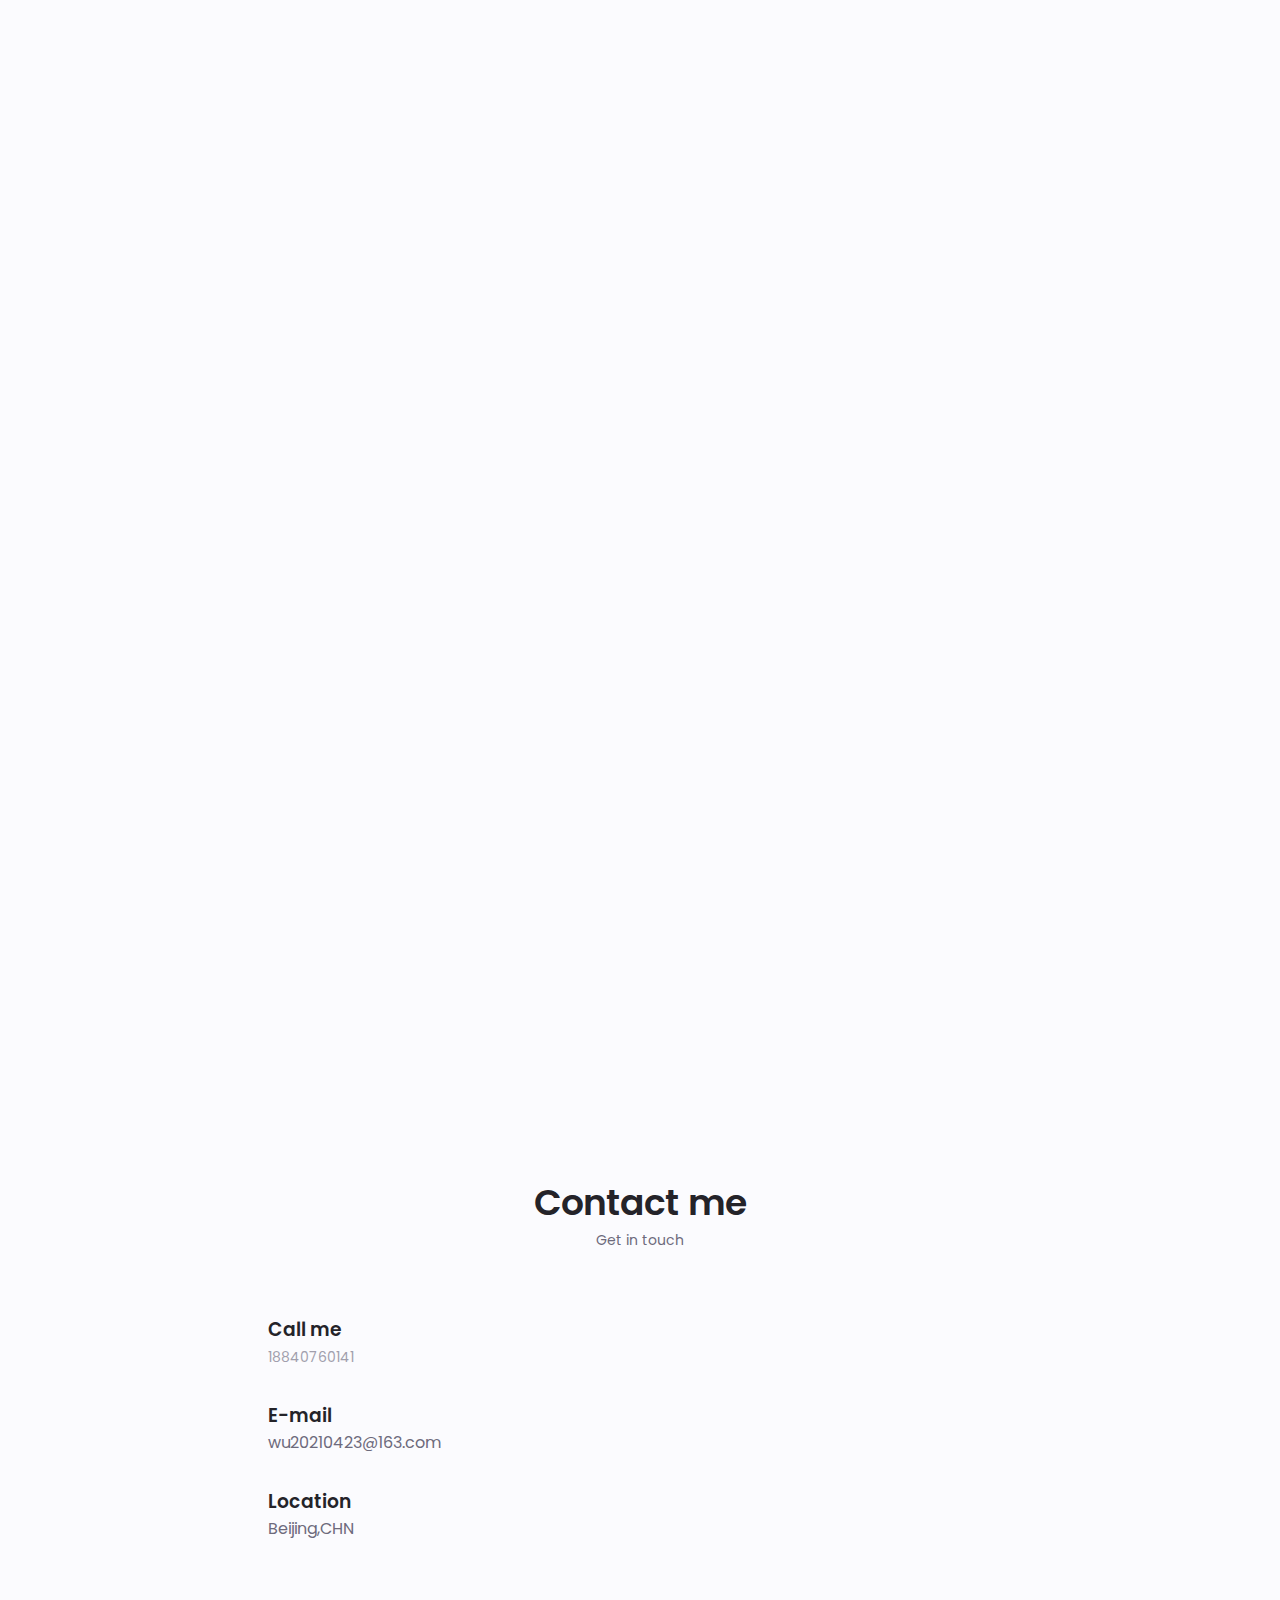
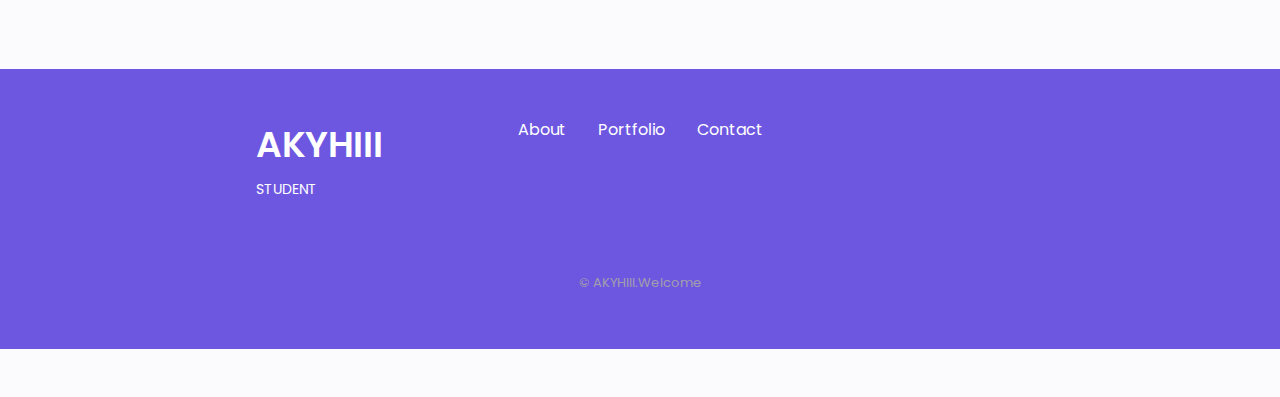
==== commit b10df907: "Add files via upload" ====
--- a/web.html
+++ b/web.html
@@ -251,7 +251,7 @@
                   <img decoding="async" src="assets/img/portfolio1.png">
                 </div>
                 <div class="carousel-item">
-                  <img decoding="async" src="assets/img/portfolio2.png">
+                  <img decoding="async" src="assets/img/portfolio2.jpg">
                 </div>
                 <div class="carousel-item">
                   <img decoding="async" src="assets/img/portfolio3.jpg">
